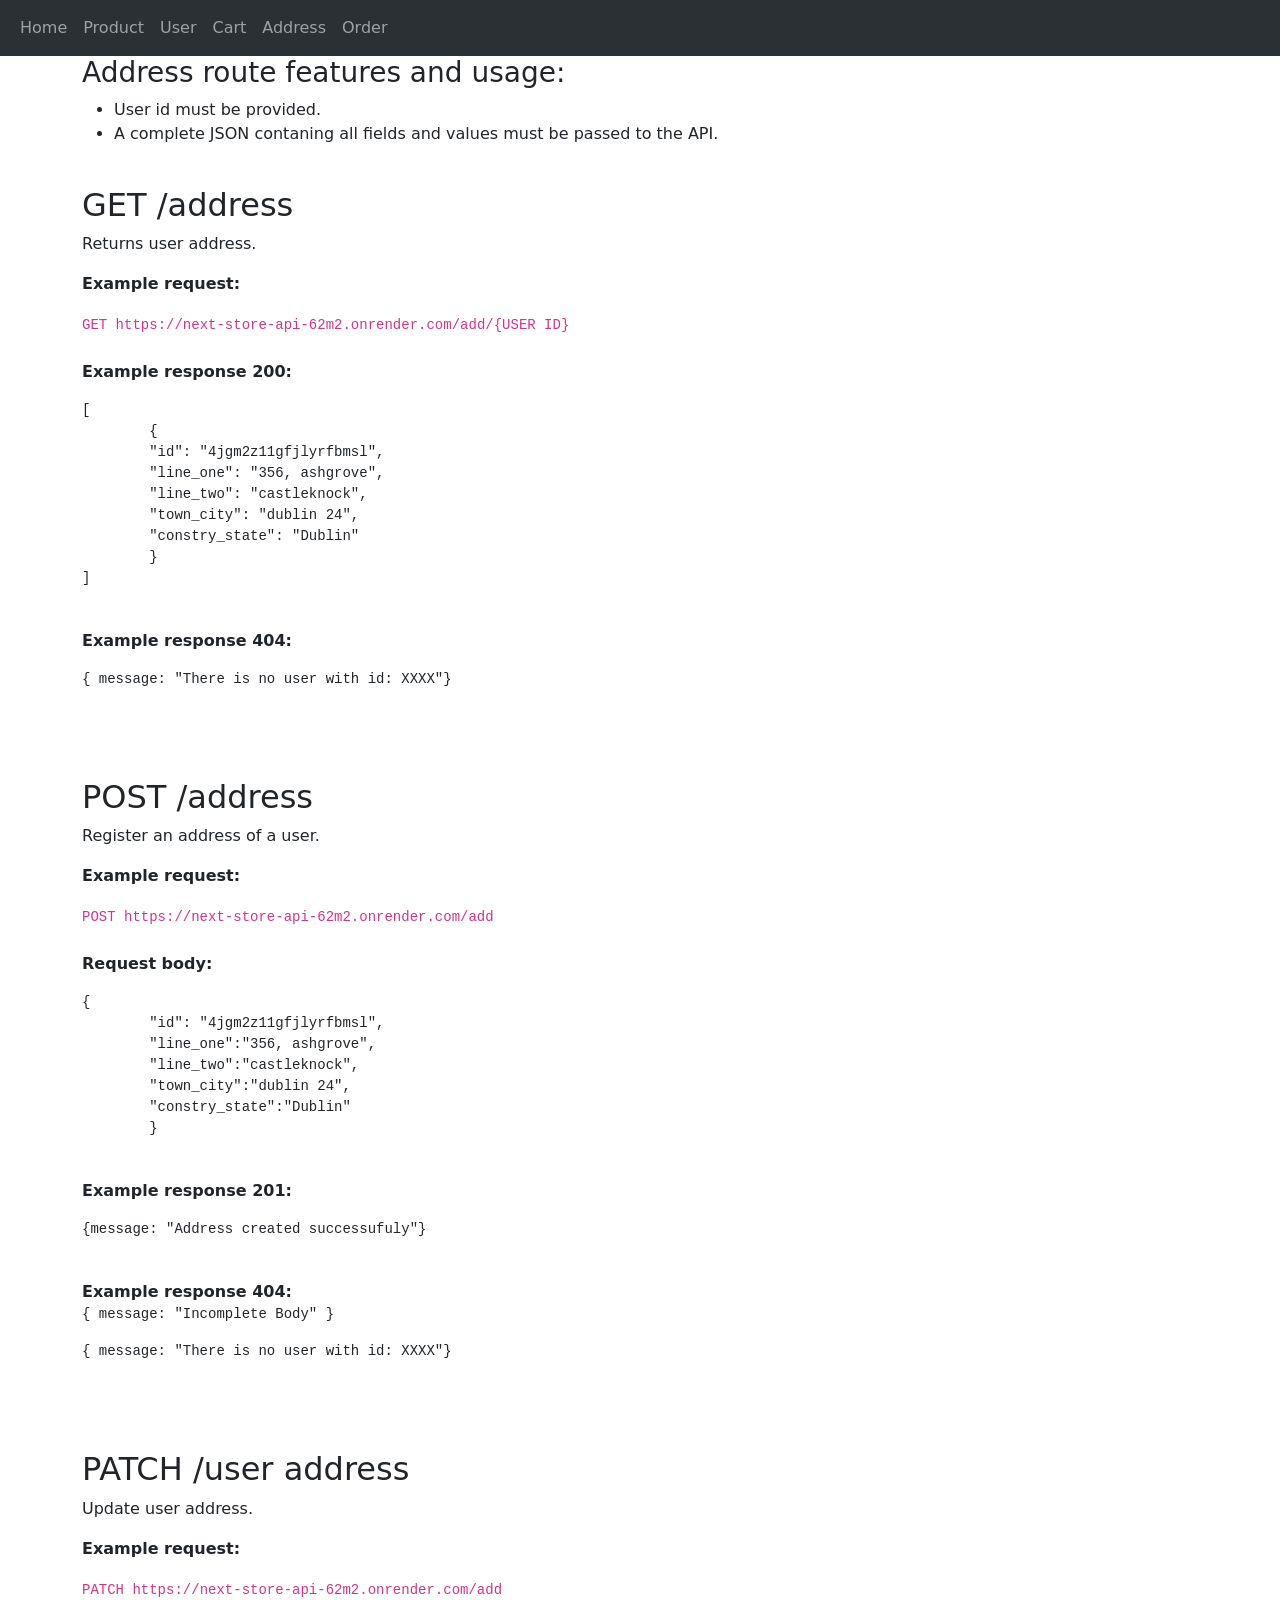
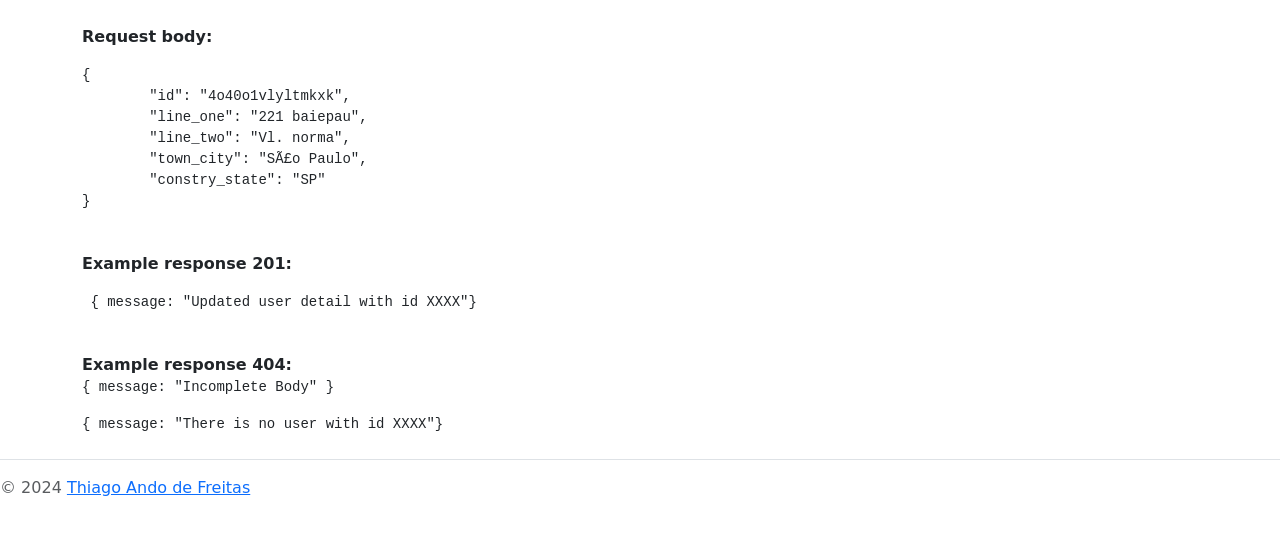
==== views/address.html @ abd3eab4 "User Test API on fire!" ====
<!DOCTYPE html>
<html>

<head>
  <title>Next Store API Documentation</title>
  <link href="https://cdn.jsdelivr.net/npm/bootstrap@5.3.3/dist/css/bootstrap.min.css" rel="stylesheet"
    integrity="sha384-QWTKZyjpPEjISv5WaRU9OFeRpok6YctnYmDr5pNlyT2bRjXh0JMhjY6hW+ALEwIH" crossorigin="anonymous" />
  <link rel="stylesheet" type="text/css" href="/css/style.css" />
</head>

<body>
  <section id="Address">
    <nav class="navbar navbar-expand-lg bg-body-tertiary fixed-top" data-bs-theme="dark">
      <div class="container-fluid">
        <button class="navbar-toggler" type="button" data-bs-toggle="collapse" data-bs-target="#navbarSupportedContent"
          aria-controls="navbarSupportedContent" aria-expanded="false" aria-label="Toggle navigation">
          <span class="navbar-toggler-icon"></span>
        </button>
        <div class="collapse navbar-collapse" id="navbarSupportedContent">
          <ul class="navbar-nav me-auto mb-2 mb-lg-0">
            <li class="nav-item Home">
              <a class="nav-link" aria-current="page" href='https://next-store-api-62m2.onrender.com/doc'>Home</a>
            </li>
            <li class="nav-item">
              <a class="nav-link Product" href="https://next-store-api-62m2.onrender.com/doc/product">Product</a>
            </li>
            <li class="nav-item">
              <a class="nav-link Product" href="https://next-store-api-62m2.onrender.com/doc/user">User</a>
            </li>
            <li class="nav-item">
              <a class="nav-link Cart" href="https://next-store-api-62m2.onrender.com/doc/cart">Cart</a>
            </li>
            <li class="nav-item">
              <a class="nav-link Address" href="https://next-store-api-62m2.onrender.com/doc/address">Address</a>
            </li>
            <li class="nav-item">
              <a class="nav-link Order" href="https://next-store-api-62m2.onrender.com/doc/order">Order</a>
            </li>
          </ul>
        </div>
      </div>
    </nav>
    <div class="container">
      <h1>Address Routes</h1>
      <h3 class="margin">Address route features and usage:</h3>
      <ul>
        <li>User id must be provided.</li>
        <li>A complete JSON contaning all fields and values must be passed to the API.</li>
      </ul>
      <br />
      <div class="endpoint">
        <h2 class="get">GET /address</h2>
        <p>
          Returns user address.
        </p>
        <div class="example">
          <p><strong>Example request:</strong></p>
          <div class="request">
            <code><span class="get">GET</span>
            https://next-store-api-62m2.onrender.com/add/{USER ID}</code>
          </div>
          <br />
          <p><strong>Example response<span class="get"> 200</span>:</strong></p>
          <div class="response">
            <pre><code>[
        {
        "id": "4jgm2z11gfjlyrfbmsl",
        "line_one": "356, ashgrove",
        "line_two": "castleknock",
        "town_city": "dublin 24",
        "constry_state": "Dublin"
        }
]</code></pre>
          </div>
          <br />
          <strong>Example response <span class="delete">404</span>:</strong>
          </p>
          <div class="response">
            <pre><code>{ message: "There is no user with id: XXXX"}</code></pre>
          </div>
        </div>
      </div>
      <br />
      <br />
      <br />
      <div class="endpoint">
        <h2 class="post">POST /address</h2>
        <p>Register an address of a user.</p>
        <div class="example">
          <p><strong>Example request:</strong></p>
          <div class="request">
            <code><span class="post">POST</span> https://next-store-api-62m2.onrender.com/add</code>
            <br />
            <br />
            <p><strong>Request body:</strong></p>
            <pre><code>{
        "id": "4jgm2z11gfjlyrfbmsl",
        "line_one":"356, ashgrove",
        "line_two":"castleknock",
        "town_city":"dublin 24",
        "constry_state":"Dublin"
        }</code></pre>
          </div>
          <br />
          <p><strong>Example response <span class="get">201</span>:</strong></p>
          <div class="response">
            <pre><code>{message: "Address created successufuly"}</code></pre>
          </div>
          <br />
          <strong>Example response <span class="delete">404</span>:</strong>
          <div class="response">
            <pre><code>{ message: "Incomplete Body" }</code></pre>
            <pre><code>{ message: "There is no user with id: XXXX"}</code></pre>
          </div>
        </div>
      </div>
      <br />
      <br />
      <br />
      <div class="endpoint">
        <h2 class="patch">PATCH /user address</h2>
        <p>Update user address. </p>
        <div class="example">
          <p><strong>Example request:</strong></p>
          <div class="request">
            <code><span class="patch">PATCH</span> https://next-store-api-62m2.onrender.com/add</code>
            <br />
            <br />
            <p><strong>Request body:</strong></p>
            <pre><code>{
        "id": "4o40o1vlyltmkxk",
        "line_one": "221 baiepau",
        "line_two": "Vl. norma",
        "town_city": "São Paulo",
        "constry_state": "SP"
}</code></pre>
          </div>
          <br />
          <p><strong>Example response <span class="get">201</span>:</strong></p>
          <div class="response">
            <pre><code> { message: "Updated user detail with id XXXX"}</code></pre>
          </div>
          <br />
          <strong>Example response <span class="delete">404</span>:</strong>
          <div class="response">
            <pre><code>{ message: "Incomplete Body" }</code></pre>
            <pre><code>{ message: "There is no user with id XXXX"}</code></pre>
          </div>
        </div>
      </div>
  </section>
  <script src="https://cdn.jsdelivr.net/npm/bootstrap@5.3.3/dist/js/bootstrap.bundle.min.js"
    integrity="sha384-YvpcrYf0tY3lHB60NNkmXc5s9fDVZLESaAA55NDzOxhy9GkcIdslK1eN7N6jIeHz"
    crossorigin="anonymous"></script>
  <script src="../js/script.js"></script>
</body>
  <footer class="d-flex flex-wrap justify-content-between align-items-center py-3 my-4 border-top">
    <div class="col-md-4 d-flex align-items-center">
      <span class="mb-3 mb-md-0 text-body-secondary">&copy; 2024 <a href="# ">Thiago Ando de Freitas</a></span>
    </div>
  </footer>
</div>

</html>
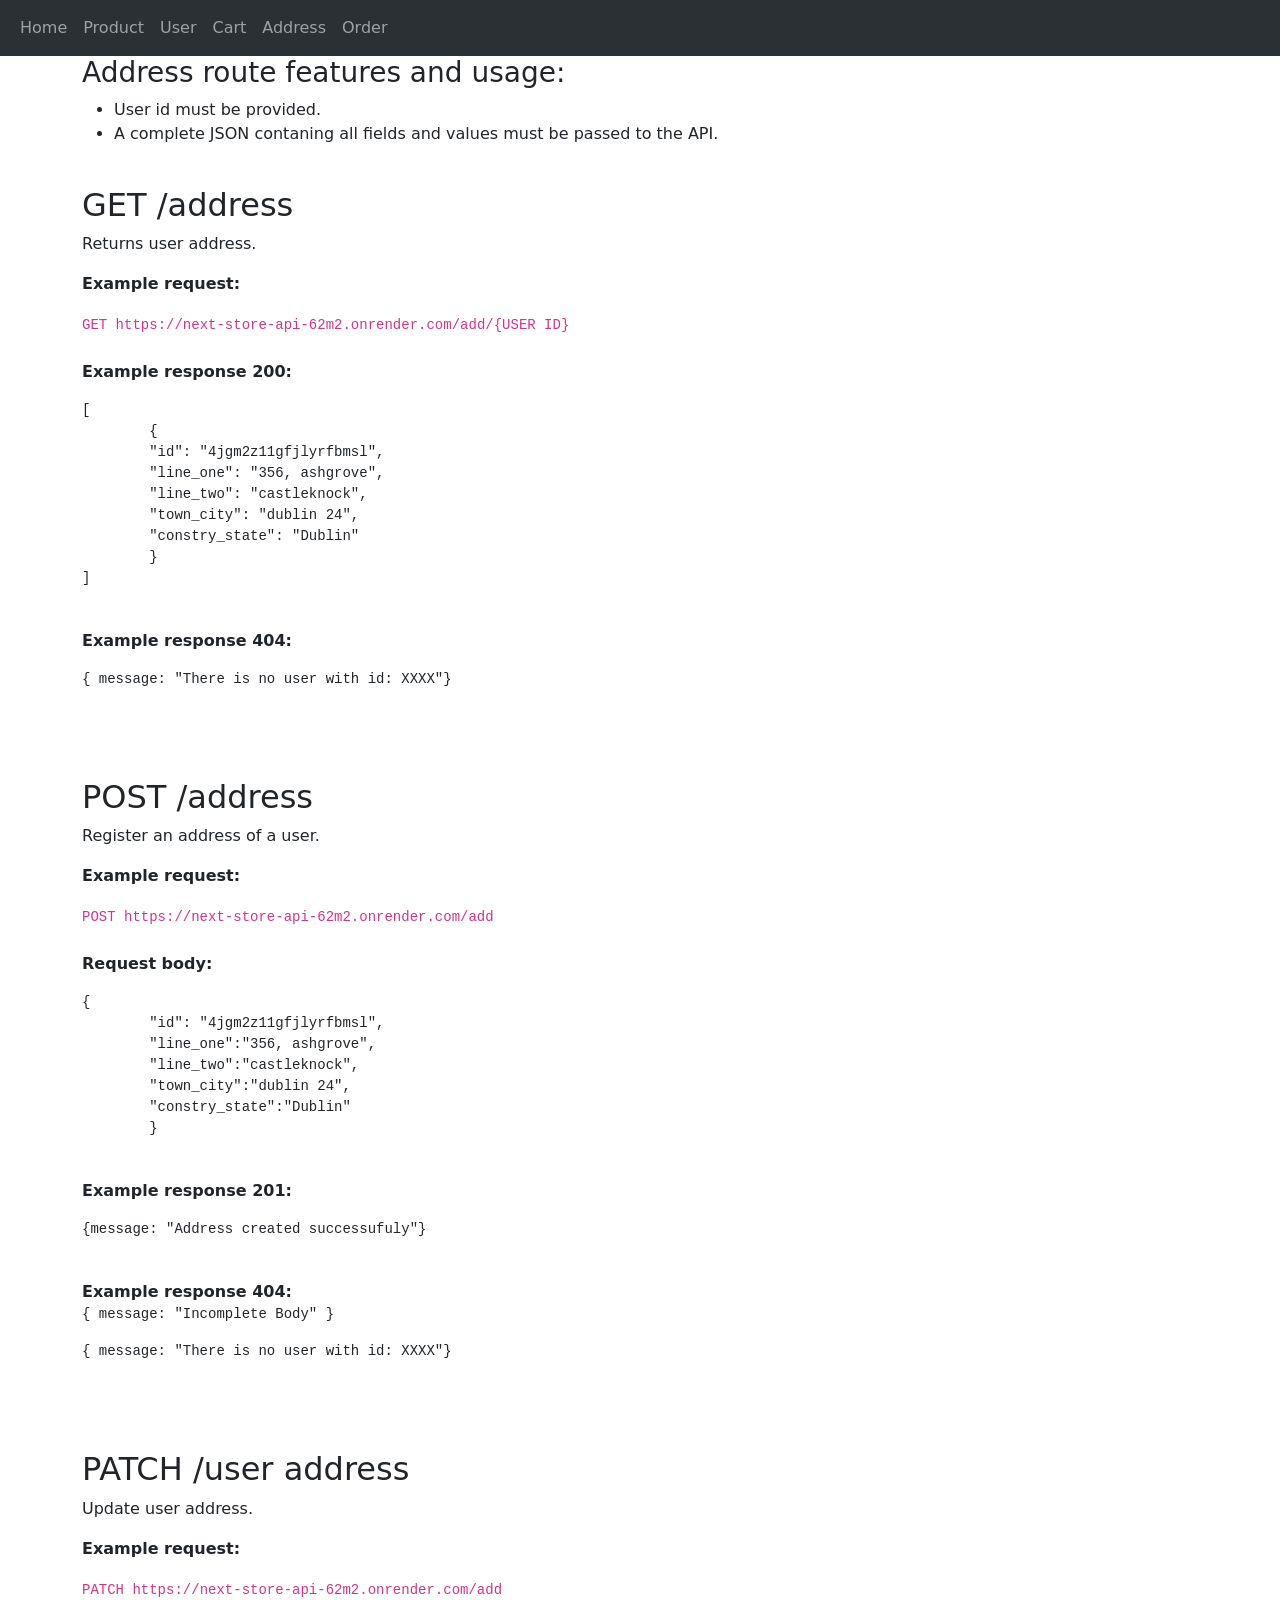
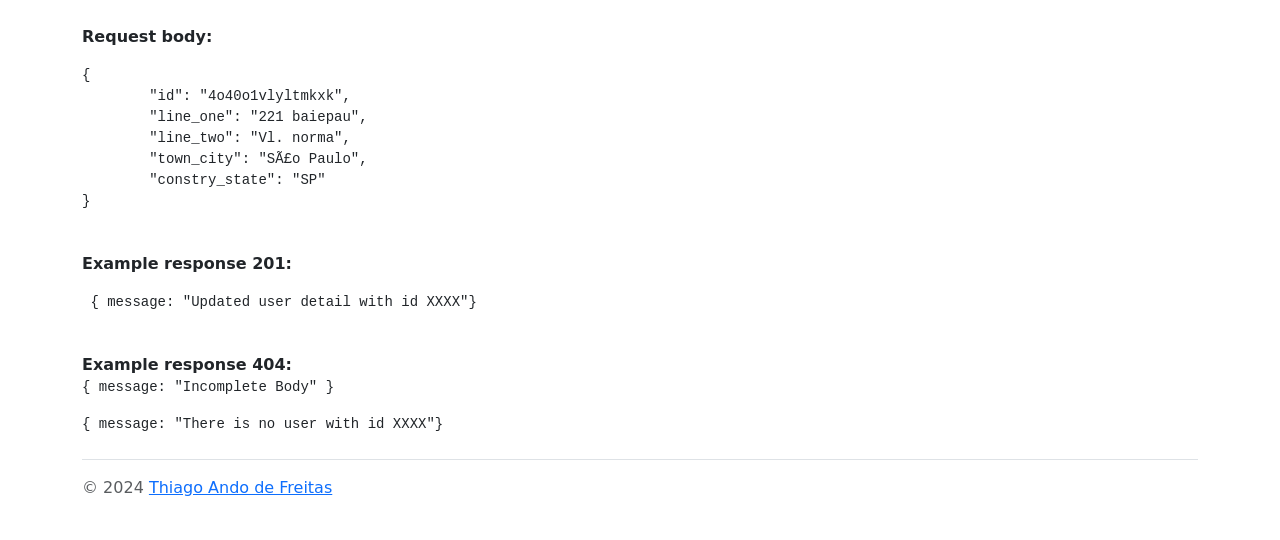
==== commit c4811274: "Working on oder test" ====
--- a/views/address.html
+++ b/views/address.html
@@ -154,10 +154,10 @@
     crossorigin="anonymous"></script>
   <script src="../js/script.js"></script>
 </body>
+<div class="container">
   <footer class="d-flex flex-wrap justify-content-between align-items-center py-3 my-4 border-top">
-    <div class="col-md-4 d-flex align-items-center">
-      <span class="mb-3 mb-md-0 text-body-secondary">&copy; 2024 <a href="# ">Thiago Ando de Freitas</a></span>
-    </div>
+    <span class="mb-3 mb-md-0 text-body-secondary">&copy; 2024 <a
+        href="https://thiago-freitas-portfolio.vercel.app/">Thiago Ando de Freitas</a></span>
   </footer>
 </div>
 
